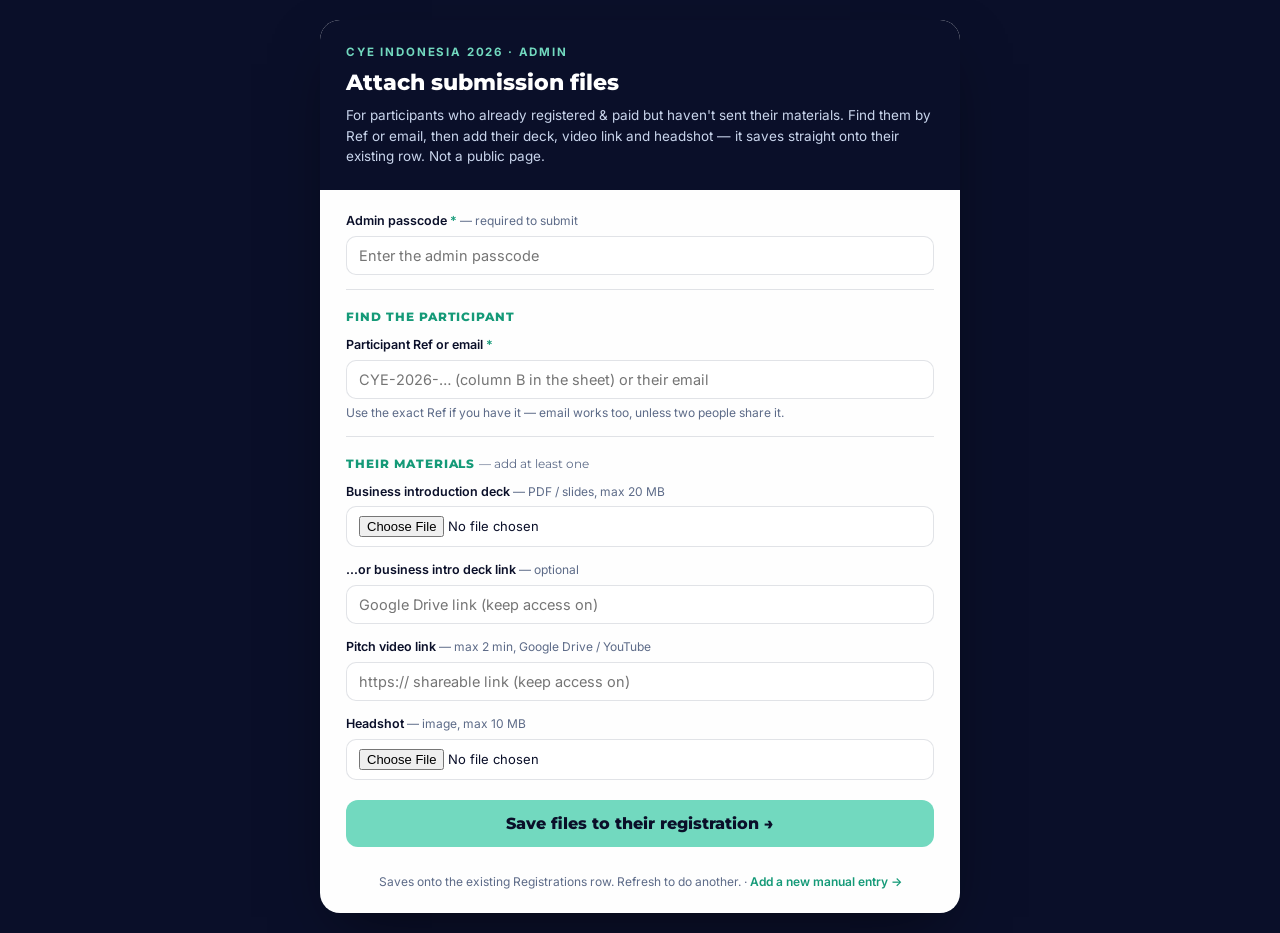
==== admin-files.html @ f531bb84 "Add admin "attach files" page for participants who registered but haven't submitted New /admin-files" ====
<!DOCTYPE html>
<html lang="en">
<head>
<meta charset="UTF-8">
<meta name="viewport" content="width=device-width, initial-scale=1.0">
<title>Attach files — CYE Indonesia 2026 (Admin)</title>
<meta name="robots" content="noindex, nofollow">
<meta name="theme-color" content="#0a0f29">
<link rel="icon" type="image/png" href="/favicon.png">
<link rel="preconnect" href="https://fonts.googleapis.com">
<link rel="preconnect" href="https://fonts.gstatic.com" crossorigin>
<link href="https://fonts.googleapis.com/css2?family=Montserrat:wght@600;700;800;900&family=Inter:wght@400;500;600;700&display=swap" rel="stylesheet">
<style>
  :root{
    --navy:#0a0f29; --navy-2:#121a3f; --teal:#72d9bf; --teal-deep:#159a78;
    --teal-light:#a9e7d4; --mist:#e7f6f1; --mist-2:#f2fbf8; --white:#fefefe;
    --muted:#5d6b88; --line:rgba(14,26,60,.12); --err:#d23a57;
  }
  *{box-sizing:border-box;margin:0;padding:0}
  body{font-family:'Inter',system-ui,sans-serif;background:var(--navy);color:var(--navy);
    line-height:1.5;-webkit-font-smoothing:antialiased;padding:20px 14px}
  .card{max-width:640px;margin:0 auto;background:var(--white);border-radius:20px;overflow:hidden;
    box-shadow:0 24px 60px -20px rgba(0,0,0,.55)}
  .hd{background:var(--navy);color:#fff;padding:24px 26px}
  .hd .kicker{font-size:11.5px;font-weight:700;letter-spacing:.16em;text-transform:uppercase;color:var(--teal)}
  .hd h1{font-family:'Montserrat',sans-serif;font-weight:800;font-size:22px;margin:5px 0 6px}
  .hd p{font-size:13.5px;color:#c9d5ec}
  form{padding:22px 26px 8px}
  .field{display:flex;flex-direction:column;gap:5px;margin-bottom:14px}
  label{font-size:12.5px;font-weight:600;color:var(--navy)}
  label .req{color:var(--teal-deep)}
  .hint{font-size:12px;color:var(--muted);font-weight:400}
  input{font-family:inherit;font-size:14.5px;color:var(--navy);background:#fff;
    border:1.5px solid var(--line);border-radius:10px;padding:10px 12px;width:100%;transition:border-color .15s}
  input:focus{outline:none;border-color:var(--teal-deep)}
  input[type=file]{padding:9px 12px;font-size:13px}
  .field.err input{border-color:var(--err)}
  .divider{border:none;border-top:1px solid var(--line);margin:6px 0 18px}
  .sect{font-family:'Montserrat',sans-serif;font-weight:800;font-size:12px;
    letter-spacing:.08em;text-transform:uppercase;color:var(--teal-deep);margin:4px 0 10px}
  .actions{padding:6px 0 4px}
  .btn{width:100%;font-family:'Montserrat',sans-serif;font-weight:800;font-size:15.5px;
    background:var(--teal);color:var(--navy);border:none;border-radius:12px;padding:14px;cursor:pointer;
    transition:filter .15s,transform .1s}
  .btn:hover{filter:brightness(1.05)}
  .btn:active{transform:translateY(1px)}
  .btn:disabled{opacity:.6;cursor:default}
  .msg{border-radius:10px;padding:12px 14px;font-size:13.5px;font-weight:500;margin:2px 0 14px;display:none}
  .msg.ok{display:block;background:var(--mist);color:#0d5c43;border:1px solid var(--teal)}
  .msg.bad{display:block;background:#fdeef1;color:var(--err);border:1px solid #f2b8c4}
  .foot{padding:14px 26px 22px;font-size:12px;color:var(--muted);text-align:center}
  .foot a{color:var(--teal-deep);font-weight:600;text-decoration:none}
</style>
</head>
<body>
  <div class="card">
    <header class="hd">
      <div class="kicker">CYE Indonesia 2026 · Admin</div>
      <h1>Attach submission files</h1>
      <p>For participants who already registered &amp; paid but haven't sent their materials. Find them by Ref or email, then add their deck, video link and headshot — it saves straight onto their existing row. Not a public page.</p>
    </header>

    <form id="fform" novalidate>
      <div id="result" class="msg"></div>

      <div class="field">
        <label>Admin passcode <span class="req">*</span> <span class="hint">— required to submit</span></label>
        <input type="password" name="passcode" autocomplete="off" placeholder="Enter the admin passcode">
      </div>
      <hr class="divider">

      <div class="sect">Find the participant</div>
      <div class="field">
        <label>Participant Ref or email <span class="req">*</span></label>
        <input name="lookup" placeholder="CYE-2026-… (column B in the sheet) or their email">
        <span class="hint">Use the exact Ref if you have it — email works too, unless two people share it.</span>
      </div>
      <hr class="divider">

      <div class="sect">Their materials <span class="hint" style="text-transform:none;letter-spacing:0;font-weight:400">— add at least one</span></div>
      <div class="field">
        <label>Business introduction deck <span class="hint">— PDF / slides, max 20&nbsp;MB</span></label>
        <input type="file" name="plan" accept=".pdf,.ppt,.pptx,.key">
      </div>
      <div class="field">
        <label>…or business intro deck link <span class="hint">— optional</span></label>
        <input type="url" name="planlink" placeholder="Google Drive link (keep access on)">
      </div>
      <div class="field">
        <label>Pitch video link <span class="hint">— max 2 min, Google Drive / YouTube</span></label>
        <input type="url" name="videolink" placeholder="https:// shareable link (keep access on)">
      </div>
      <div class="field">
        <label>Headshot <span class="hint">— image, max 10&nbsp;MB</span></label>
        <input type="file" name="headshot" accept="image/*">
      </div>

      <div class="actions">
        <button type="submit" class="btn" id="submitBtn">Save files to their registration →</button>
      </div>
    </form>
    <div class="foot">Saves onto the existing Registrations row. Refresh to do another. · <a href="/admin">Add a new manual entry →</a></div>
  </div>

<script>
(function(){
  var ENDPOINT = 'https://script.google.com/macros/s/AKfycbwY5zaPSyDHNjbjvBsBUbMrjWd_mMPWyywfEFBIFtsgkmodhG8D9gxC9dGezsCf6iwN/exec';
  var MAX_FILE_MB = { plan: 20, headshot: 10 };
  var $ = function(s){ return document.querySelector(s); };
  var form = $('#fform'), result = $('#result'), btn = $('#submitBtn');

  // reuse the same admin passcode remembered by /admin
  try { var saved = localStorage.getItem('cye_admin_pass'); if (saved) form.passcode.value = saved; } catch(e){}

  function markErr(name, bad){ var el = form[name]; if (el) el.closest('.field').classList.toggle('err', !!bad); }
  function show(kind, text){ result.className = 'msg ' + kind; result.textContent = text; result.scrollIntoView({block:'nearest'}); }

  function readFileAsBase64(file){
    return new Promise(function(resolve, reject){
      var reader = new FileReader();
      reader.onload = function(){ resolve(String(reader.result).split(',')[1] || ''); };
      reader.onerror = reject;
      reader.readAsDataURL(file);
    });
  }

  form.addEventListener('submit', async function(e){
    e.preventDefault();
    result.className = 'msg';
    ['passcode','lookup'].forEach(function(n){ markErr(n, false); });

    var passcode = form.passcode.value.trim();
    var lookup = form.lookup.value.trim();
    var videolink = form.videolink.value.trim();
    var planlink = form.planlink.value.trim();
    var deck = form.plan.files[0] || null;
    var head = form.headshot.files[0] || null;

    var missing = false;
    if (!passcode){ markErr('passcode', true); missing = true; }
    if (!lookup){ markErr('lookup', true); missing = true; }
    if (missing){ show('bad', 'Enter the admin passcode and the participant Ref or email.'); return; }
    if (!deck && !head && !videolink && !planlink){ show('bad', 'Add at least one thing to save — a deck, a deck link, a video link, or a headshot.'); return; }

    // size guards (a big upload on a weak connection is the usual failure)
    var tooBig = null;
    if (deck && deck.size > MAX_FILE_MB.plan * 1048576) tooBig = 'The deck is over ' + MAX_FILE_MB.plan + ' MB — compress it or paste a Drive link instead.';
    if (head && head.size > MAX_FILE_MB.headshot * 1048576) tooBig = 'The headshot is over ' + MAX_FILE_MB.headshot + ' MB — please use a smaller image.';
    if (tooBig){ show('bad', tooBig); return; }

    btn.disabled = true; var label = btn.textContent; btn.textContent = 'Saving…';
    try {
      var files = [];
      if (deck) files.push({ field:'plan', name:deck.name, type:deck.type, dataBase64: await readFileAsBase64(deck) });
      if (head) files.push({ field:'headshot', name:head.name, type:head.type, dataBase64: await readFileAsBase64(head) });

      var payload = { action:'manualFiles', passcode:passcode, lookup:lookup, videolink:videolink, planlink:planlink, files:files };
      var res = await fetch(ENDPOINT, { method:'POST', body: JSON.stringify(payload) });
      var data = {}; try { data = await res.json(); } catch(e){}
      if (data && data.ok){
        try { localStorage.setItem('cye_admin_pass', passcode); } catch(e){}
        show('ok', '✓ Saved ' + (data.updated ? data.updated.join(', ') : 'files') + ' to ' + (data.name || 'the participant') + ' (' + data.ref + ').');
        ['lookup','videolink','planlink'].forEach(function(n){ form[n].value=''; });
        form.plan.value=''; form.headshot.value='';
      } else {
        show('bad', '✗ ' + ((data && data.error) || 'Something went wrong. Check the passcode and your connection, then try again.'));
      }
    } catch(err){
      show('bad', '✗ Could not reach the server (a large file on a weak connection can do this). Try again, or use a Drive link for the deck.');
    } finally {
      btn.disabled = false; btn.textContent = label;
    }
  });
})();
</script>
</body>
</html>
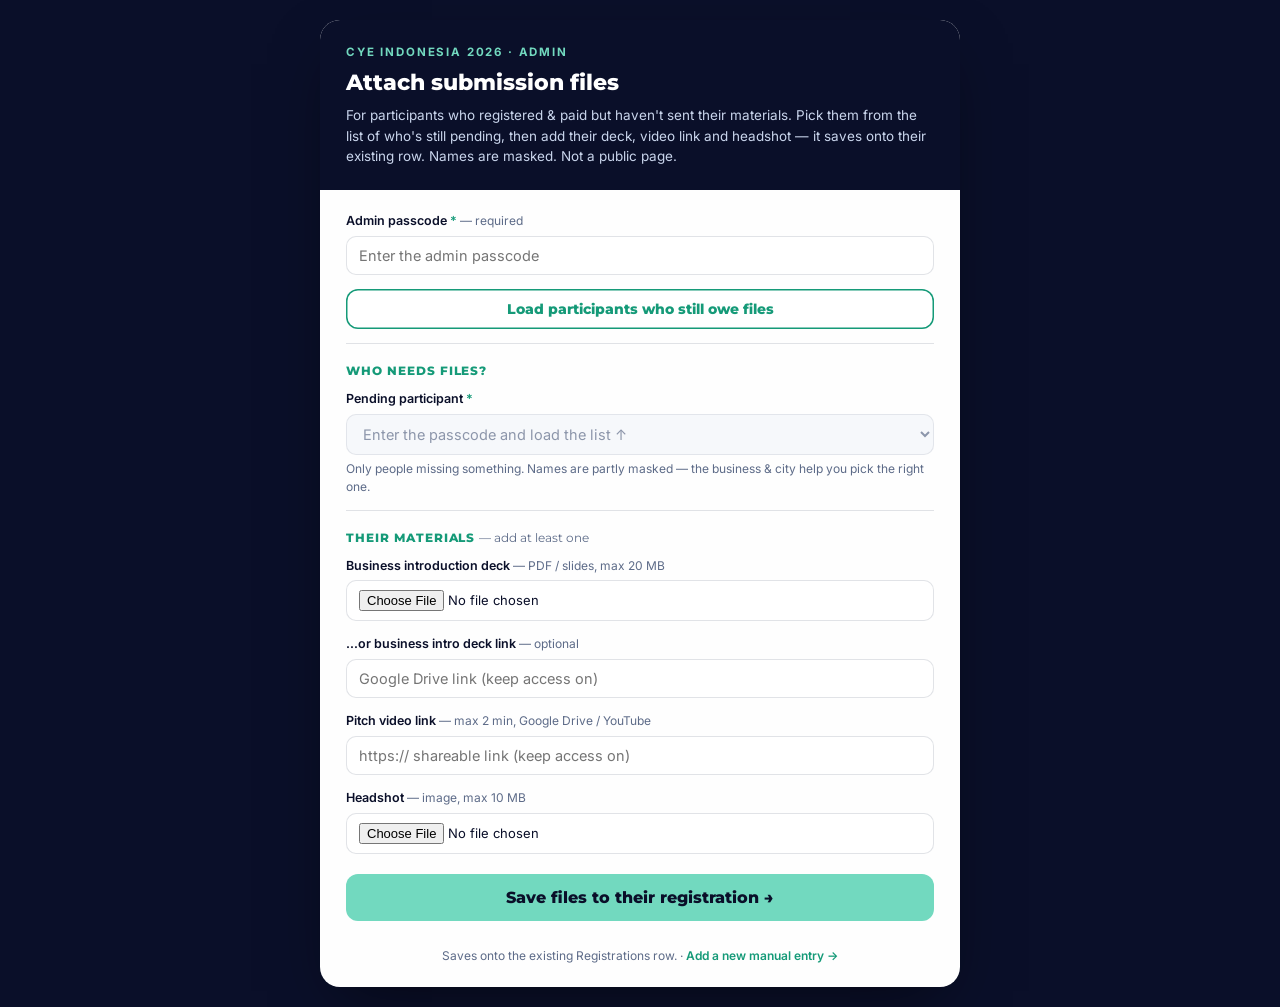
==== commit e846b3df: "admin-files: pick pending participant from a masked dropdown Replace the free-text Ref/email lookup " ====
--- a/admin-files.html
+++ b/admin-files.html
@@ -30,24 +30,28 @@
   label{font-size:12.5px;font-weight:600;color:var(--navy)}
   label .req{color:var(--teal-deep)}
   .hint{font-size:12px;color:var(--muted);font-weight:400}
-  input{font-family:inherit;font-size:14.5px;color:var(--navy);background:#fff;
+  input,select{font-family:inherit;font-size:14.5px;color:var(--navy);background:#fff;
     border:1.5px solid var(--line);border-radius:10px;padding:10px 12px;width:100%;transition:border-color .15s}
-  input:focus{outline:none;border-color:var(--teal-deep)}
+  input:focus,select:focus{outline:none;border-color:var(--teal-deep)}
   input[type=file]{padding:9px 12px;font-size:13px}
-  .field.err input{border-color:var(--err)}
+  select:disabled{background:#f4f6fa;color:var(--muted)}
+  .field.err input,.field.err select{border-color:var(--err)}
   .divider{border:none;border-top:1px solid var(--line);margin:6px 0 18px}
   .sect{font-family:'Montserrat',sans-serif;font-weight:800;font-size:12px;
     letter-spacing:.08em;text-transform:uppercase;color:var(--teal-deep);margin:4px 0 10px}
-  .actions{padding:6px 0 4px}
   .btn{width:100%;font-family:'Montserrat',sans-serif;font-weight:800;font-size:15.5px;
     background:var(--teal);color:var(--navy);border:none;border-radius:12px;padding:14px;cursor:pointer;
     transition:filter .15s,transform .1s}
   .btn:hover{filter:brightness(1.05)}
   .btn:active{transform:translateY(1px)}
   .btn:disabled{opacity:.6;cursor:default}
+  .btn.ghost{background:#fff;color:var(--teal-deep);box-shadow:inset 0 0 0 1.5px var(--teal-deep);font-size:14px;padding:11px}
+  .btn.ghost:hover{background:var(--mist-2);filter:none}
+  .actions{padding:6px 0 4px}
   .msg{border-radius:10px;padding:12px 14px;font-size:13.5px;font-weight:500;margin:2px 0 14px;display:none}
   .msg.ok{display:block;background:var(--mist);color:#0d5c43;border:1px solid var(--teal)}
   .msg.bad{display:block;background:#fdeef1;color:var(--err);border:1px solid #f2b8c4}
+  .msg.info{display:block;background:var(--mist-2);color:#0d5c43;border:1px solid var(--teal-light)}
   .foot{padding:14px 26px 22px;font-size:12px;color:var(--muted);text-align:center}
   .foot a{color:var(--teal-deep);font-weight:600;text-decoration:none}
 </style>
@@ -57,23 +61,28 @@
     <header class="hd">
       <div class="kicker">CYE Indonesia 2026 · Admin</div>
       <h1>Attach submission files</h1>
-      <p>For participants who already registered &amp; paid but haven't sent their materials. Find them by Ref or email, then add their deck, video link and headshot — it saves straight onto their existing row. Not a public page.</p>
+      <p>For participants who registered &amp; paid but haven't sent their materials. Pick them from the list of who's still pending, then add their deck, video link and headshot — it saves onto their existing row. Names are masked. Not a public page.</p>
     </header>
 
     <form id="fform" novalidate>
       <div id="result" class="msg"></div>
 
       <div class="field">
-        <label>Admin passcode <span class="req">*</span> <span class="hint">— required to submit</span></label>
+        <label>Admin passcode <span class="req">*</span> <span class="hint">— required</span></label>
         <input type="password" name="passcode" autocomplete="off" placeholder="Enter the admin passcode">
       </div>
+      <div class="field">
+        <button type="button" class="btn ghost" id="loadBtn">Load participants who still owe files</button>
+      </div>
       <hr class="divider">
 
-      <div class="sect">Find the participant</div>
-      <div class="field">
-        <label>Participant Ref or email <span class="req">*</span></label>
-        <input name="lookup" placeholder="CYE-2026-… (column B in the sheet) or their email">
-        <span class="hint">Use the exact Ref if you have it — email works too, unless two people share it.</span>
+      <div class="sect">Who needs files?</div>
+      <div class="field">
+        <label>Pending participant <span class="req">*</span></label>
+        <select name="pick" id="pick" disabled>
+          <option value="">Enter the passcode and load the list ↑</option>
+        </select>
+        <span class="hint">Only people missing something. Names are partly masked — the business &amp; city help you pick the right one.</span>
       </div>
       <hr class="divider">
 
@@ -99,7 +108,7 @@
         <button type="submit" class="btn" id="submitBtn">Save files to their registration →</button>
       </div>
     </form>
-    <div class="foot">Saves onto the existing Registrations row. Refresh to do another. · <a href="/admin">Add a new manual entry →</a></div>
+    <div class="foot">Saves onto the existing Registrations row. · <a href="/admin">Add a new manual entry →</a></div>
   </div>
 
 <script>
@@ -107,9 +116,8 @@
   var ENDPOINT = 'https://script.google.com/macros/s/AKfycbwY5zaPSyDHNjbjvBsBUbMrjWd_mMPWyywfEFBIFtsgkmodhG8D9gxC9dGezsCf6iwN/exec';
   var MAX_FILE_MB = { plan: 20, headshot: 10 };
   var $ = function(s){ return document.querySelector(s); };
-  var form = $('#fform'), result = $('#result'), btn = $('#submitBtn');
-
-  // reuse the same admin passcode remembered by /admin
+  var form = $('#fform'), result = $('#result'), btn = $('#submitBtn'), loadBtn = $('#loadBtn'), pick = $('#pick');
+
   try { var saved = localStorage.getItem('cye_admin_pass'); if (saved) form.passcode.value = saved; } catch(e){}
 
   function markErr(name, bad){ var el = form[name]; if (el) el.closest('.field').classList.toggle('err', !!bad); }
@@ -124,13 +132,59 @@
     });
   }
 
+  function post(payload){ return fetch(ENDPOINT, { method:'POST', body: JSON.stringify(payload) }).then(function(r){ return r.json(); }); }
+
+  // ---- load the pending list into the dropdown ----
+  async function loadList(silent){
+    var passcode = form.passcode.value.trim();
+    markErr('passcode', false);
+    if (!passcode){ if (!silent){ markErr('passcode', true); show('bad', 'Enter the admin passcode first, then load the list.'); } return; }
+    loadBtn.disabled = true; var lbl = loadBtn.textContent; loadBtn.textContent = 'Loading…';
+    try {
+      var data = await post({ action:'pendingList', passcode:passcode });
+      if (data && data.ok){
+        try { localStorage.setItem('cye_admin_pass', passcode); } catch(e){}
+        pick.innerHTML = '';
+        if (!data.pending || !data.pending.length){
+          pick.innerHTML = '<option value="">🎉 Everyone has submitted — nothing pending</option>';
+          pick.disabled = true;
+          show('info', 'Nice — no one is missing files right now.');
+        } else {
+          var ph = document.createElement('option'); ph.value=''; ph.textContent='Select a participant… ('+data.pending.length+' pending)';
+          pick.appendChild(ph);
+          data.pending.forEach(function(p){
+            var o = document.createElement('option');
+            o.value = p.ref;
+            var where = [p.business, p.city].filter(Boolean).join(', ');
+            o.textContent = p.name + (where ? ' · ' + where : '') + ' — needs ' + (p.missing||[]).join(', ');
+            pick.appendChild(o);
+          });
+          pick.disabled = false;
+          if (!silent) show('info', data.pending.length + ' participant(s) still owe files. Pick one below.');
+        }
+      } else {
+        pick.disabled = true;
+        if (!silent) show('bad', '✗ ' + ((data && data.error) || 'Could not load the list. Check the passcode and try again.'));
+      }
+    } catch(err){
+      pick.disabled = true;
+      if (!silent) show('bad', '✗ Could not reach the server. Check your connection and try again.');
+    } finally {
+      loadBtn.disabled = false; loadBtn.textContent = lbl;
+    }
+  }
+  loadBtn.addEventListener('click', function(){ loadList(false); });
+  // auto-load if a passcode is already remembered on this device
+  if (form.passcode.value.trim()) loadList(true);
+
+  // ---- attach the files to the picked participant ----
   form.addEventListener('submit', async function(e){
     e.preventDefault();
     result.className = 'msg';
-    ['passcode','lookup'].forEach(function(n){ markErr(n, false); });
+    ['passcode','pick'].forEach(function(n){ markErr(n, false); });
 
     var passcode = form.passcode.value.trim();
-    var lookup = form.lookup.value.trim();
+    var ref = pick.value;
     var videolink = form.videolink.value.trim();
     var planlink = form.planlink.value.trim();
     var deck = form.plan.files[0] || null;
@@ -138,11 +192,10 @@
 
     var missing = false;
     if (!passcode){ markErr('passcode', true); missing = true; }
-    if (!lookup){ markErr('lookup', true); missing = true; }
-    if (missing){ show('bad', 'Enter the admin passcode and the participant Ref or email.'); return; }
+    if (!ref){ markErr('pick', true); missing = true; }
+    if (missing){ show('bad', 'Enter the passcode and pick a participant from the list.'); return; }
     if (!deck && !head && !videolink && !planlink){ show('bad', 'Add at least one thing to save — a deck, a deck link, a video link, or a headshot.'); return; }
 
-    // size guards (a big upload on a weak connection is the usual failure)
     var tooBig = null;
     if (deck && deck.size > MAX_FILE_MB.plan * 1048576) tooBig = 'The deck is over ' + MAX_FILE_MB.plan + ' MB — compress it or paste a Drive link instead.';
     if (head && head.size > MAX_FILE_MB.headshot * 1048576) tooBig = 'The headshot is over ' + MAX_FILE_MB.headshot + ' MB — please use a smaller image.';
@@ -154,14 +207,12 @@
       if (deck) files.push({ field:'plan', name:deck.name, type:deck.type, dataBase64: await readFileAsBase64(deck) });
       if (head) files.push({ field:'headshot', name:head.name, type:head.type, dataBase64: await readFileAsBase64(head) });
 
-      var payload = { action:'manualFiles', passcode:passcode, lookup:lookup, videolink:videolink, planlink:planlink, files:files };
-      var res = await fetch(ENDPOINT, { method:'POST', body: JSON.stringify(payload) });
-      var data = {}; try { data = await res.json(); } catch(e){}
+      var data = await post({ action:'manualFiles', passcode:passcode, lookup:ref, videolink:videolink, planlink:planlink, files:files });
       if (data && data.ok){
-        try { localStorage.setItem('cye_admin_pass', passcode); } catch(e){}
         show('ok', '✓ Saved ' + (data.updated ? data.updated.join(', ') : 'files') + ' to ' + (data.name || 'the participant') + ' (' + data.ref + ').');
-        ['lookup','videolink','planlink'].forEach(function(n){ form[n].value=''; });
+        ['videolink','planlink'].forEach(function(n){ form[n].value=''; });
         form.plan.value=''; form.headshot.value='';
+        loadList(true); // refresh the pending list (they may now be complete)
       } else {
         show('bad', '✗ ' + ((data && data.error) || 'Something went wrong. Check the passcode and your connection, then try again.'));
       }
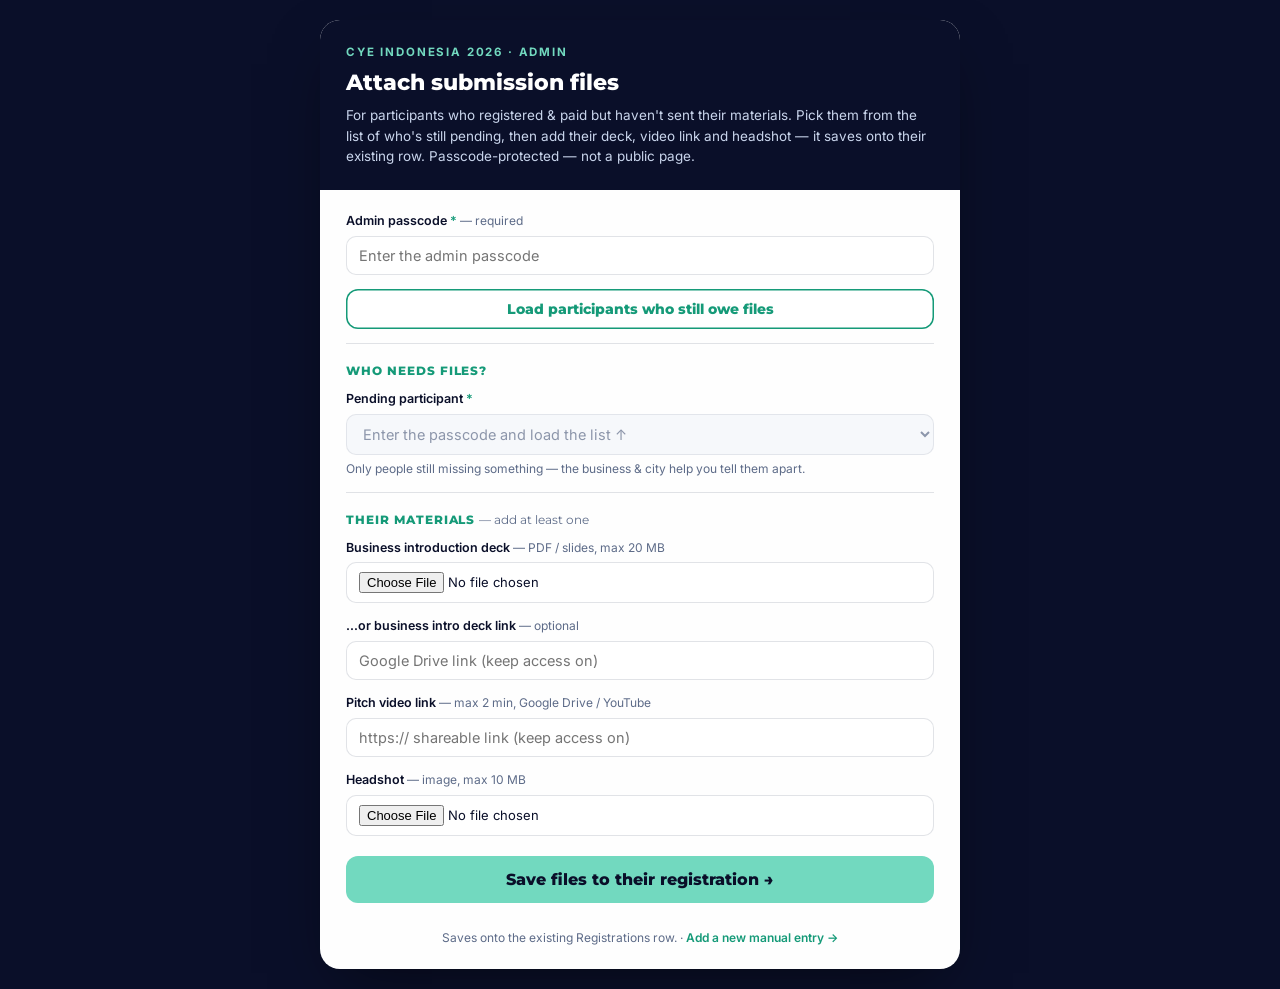
==== commit 0e32dc32: "admin-files: show full names in the pending dropdown (passcode already gates it) The pendingList end" ====
--- a/admin-files.html
+++ b/admin-files.html
@@ -61,7 +61,7 @@
     <header class="hd">
       <div class="kicker">CYE Indonesia 2026 · Admin</div>
       <h1>Attach submission files</h1>
-      <p>For participants who registered &amp; paid but haven't sent their materials. Pick them from the list of who's still pending, then add their deck, video link and headshot — it saves onto their existing row. Names are masked. Not a public page.</p>
+      <p>For participants who registered &amp; paid but haven't sent their materials. Pick them from the list of who's still pending, then add their deck, video link and headshot — it saves onto their existing row. Passcode-protected — not a public page.</p>
     </header>
 
     <form id="fform" novalidate>
@@ -82,7 +82,7 @@
         <select name="pick" id="pick" disabled>
           <option value="">Enter the passcode and load the list ↑</option>
         </select>
-        <span class="hint">Only people missing something. Names are partly masked — the business &amp; city help you pick the right one.</span>
+        <span class="hint">Only people still missing something — the business &amp; city help you tell them apart.</span>
       </div>
       <hr class="divider">
 
